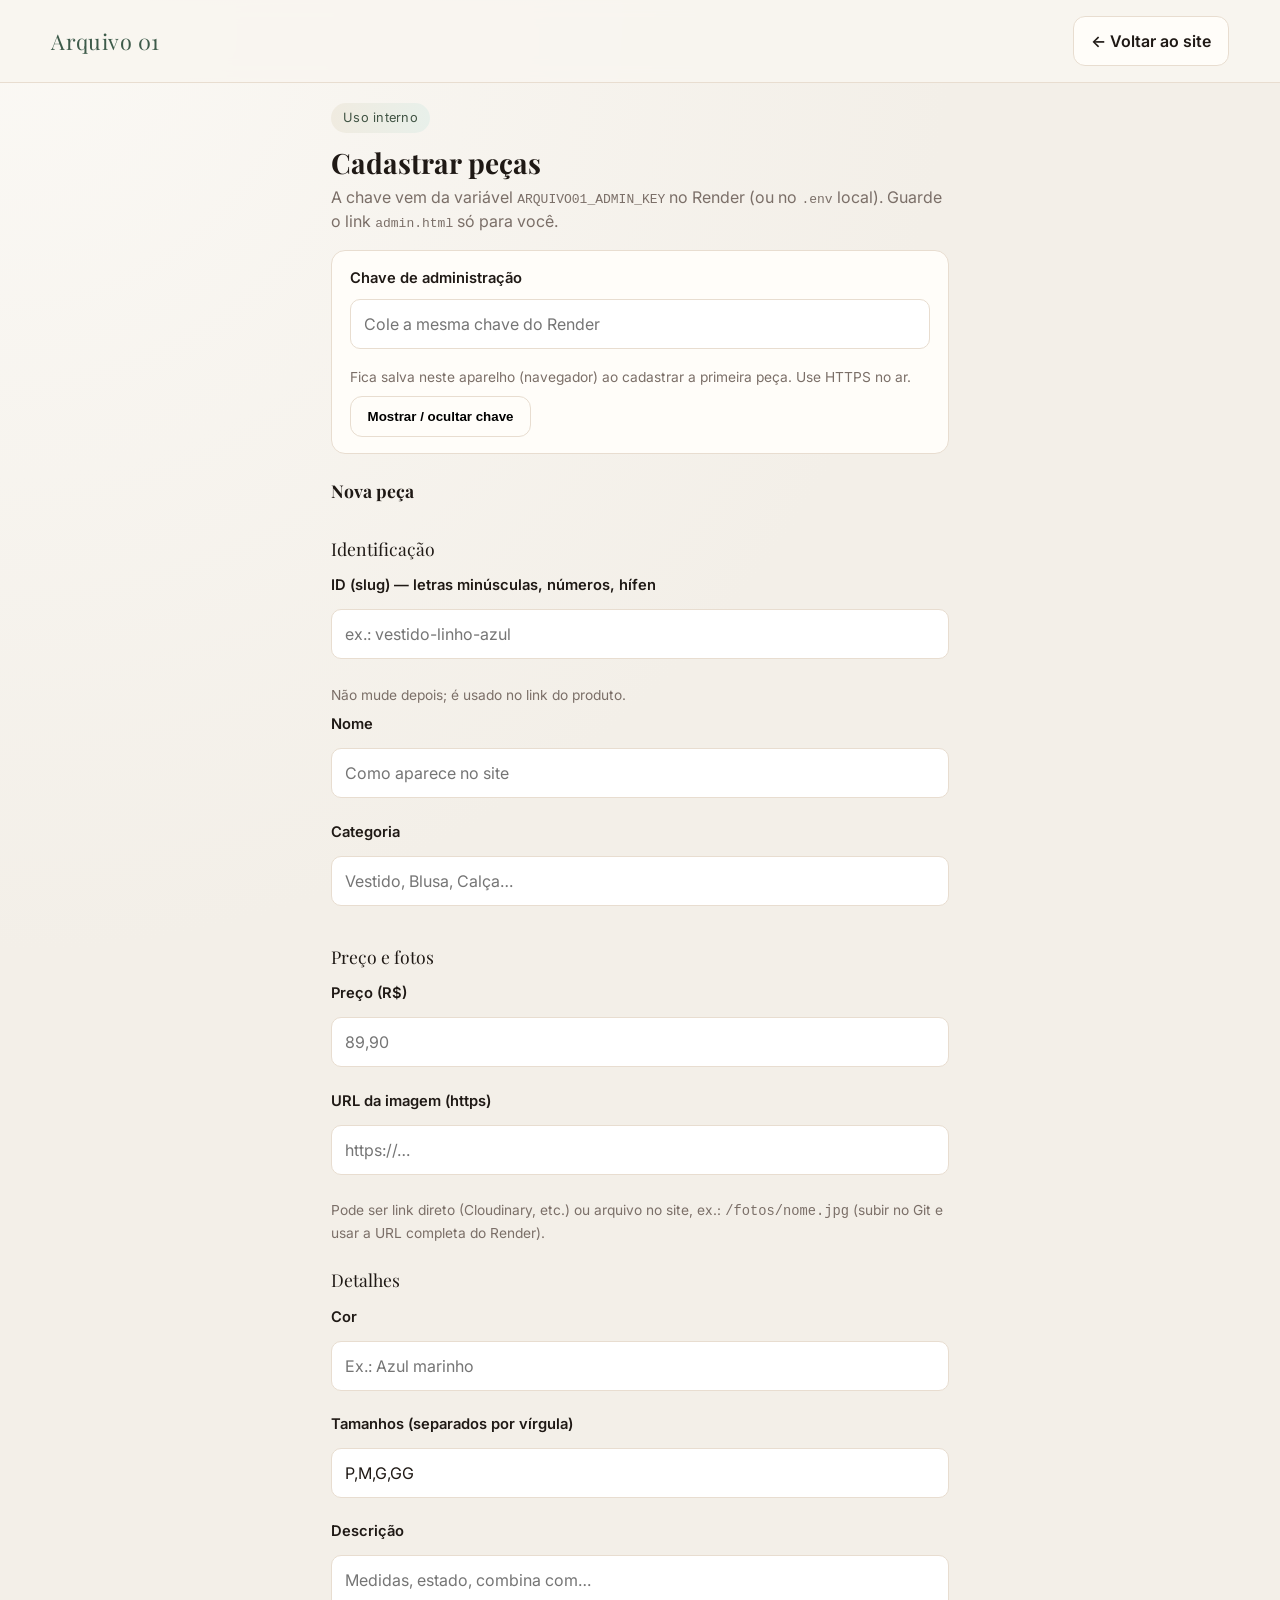
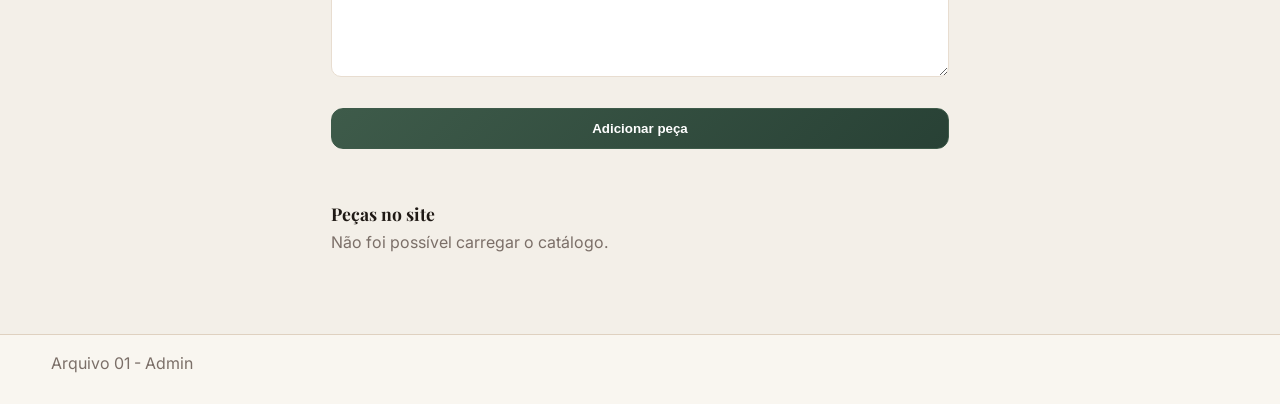
==== admin.html @ 664bb0b7 "bugs adsjutments" ====
<!DOCTYPE html>
<html lang="pt-BR">
  <head>
    <meta charset="UTF-8" />
    <meta name="viewport" content="width=device-width, initial-scale=1.0" />
    <meta name="robots" content="noindex, nofollow" />
    <title>Admin — Peças | Arquivo 01</title>
    <link rel="stylesheet" href="styles.css" />
    <style>
      .admin-wrap {
        max-width: 720px;
        margin: 0 auto;
        padding: 1.25rem 4vw 3rem;
      }
      .admin-wrap h1 {
        font-family: "Playfair Display", Georgia, serif;
        font-size: 1.75rem;
        margin-bottom: 0.35rem;
      }
      .admin-keybox {
        margin: 1rem 0 1.5rem;
        padding: 1rem 1.1rem;
        background: var(--card);
        border: 1px solid var(--line);
        border-radius: 14px;
      }
      .admin-keybox label {
        display: block;
        margin-bottom: 0.35rem;
      }
      .admin-keybox input[type="password"],
      .admin-keybox input[type="text"] {
        width: 100%;
        max-width: 100%;
      }
      .admin-form {
        display: grid;
        gap: 0.5rem;
        margin-top: 1rem;
      }
      .admin-form .sub {
        font-family: "Playfair Display", Georgia, serif;
        font-size: 1.1rem;
        margin: 1rem 0 0.25rem;
        grid-column: 1 / -1;
      }
      .admin-table-wrap {
        margin-top: 2rem;
        overflow-x: auto;
      }
      .admin-table {
        width: 100%;
        border-collapse: collapse;
        font-size: 0.88rem;
      }
      .admin-table th,
      .admin-table td {
        text-align: left;
        padding: 0.45rem 0.35rem;
        border-bottom: 1px solid var(--line);
        vertical-align: top;
      }
      .admin-table code {
        font-size: 0.8rem;
        word-break: break-all;
      }
      .admin-msg {
        margin-top: 0.75rem;
        font-size: 0.92rem;
      }
      .admin-msg--ok {
        color: var(--accent);
        font-weight: 600;
      }
      .admin-msg--err {
        color: #9a3d3d;
      }
      .admin-hint {
        font-size: 0.86rem;
        color: var(--muted);
        margin-top: 0.2rem;
      }
    </style>
  </head>
  <body>
    <header class="topo">
      <a href="index.html" class="brand">Arquivo 01</a>
      <a class="btn" href="index.html" style="margin-left: auto">← Voltar ao site</a>
    </header>

    <main class="admin-wrap">
      <p class="tag">Uso interno</p>
      <h1>Cadastrar peças</h1>
      <p class="texto-suporte">
        A chave vem da variável <code>ARQUIVO01_ADMIN_KEY</code> no Render (ou no <code>.env</code> local). Guarde o link
        <code>admin.html</code> só para você.
      </p>
      <p class="texto-suporte" id="admin-aviso-servidor" style="display: none; color: #9a3d3d">
        O servidor ainda não tem <code>ARQUIVO01_ADMIN_KEY</code> — defina no painel e faça deploy de novo.
      </p>

      <div class="admin-keybox">
        <label for="admin-chave">Chave de administração</label>
        <input id="admin-chave" type="password" autocomplete="current-password" placeholder="Cole a mesma chave do Render" />
        <p class="admin-hint">Fica salva neste aparelho (navegador) ao cadastrar a primeira peça. Use HTTPS no ar.</p>
        <button type="button" class="btn" id="admin-mostrar-chave" style="margin-top: 0.5rem">Mostrar / ocultar chave</button>
      </div>

      <h2 class="subtitulo-form" style="margin-top: 0">Nova peça</h2>
      <form class="form-grid admin-form" id="form-nova-peca">
        <span class="sub">Identificação</span>
        <label for="peca-id">ID (slug) — letras minúsculas, números, hífen</label>
        <input id="peca-id" required placeholder="ex.: vestido-linho-azul" pattern="[a-z0-9]+(-[a-z0-9]+)*" />
        <p class="admin-hint">Não mude depois; é usado no link do produto.</p>

        <label for="peca-nome">Nome</label>
        <input id="peca-nome" required placeholder="Como aparece no site" />

        <label for="peca-categoria">Categoria</label>
        <input id="peca-categoria" required placeholder="Vestido, Blusa, Calça…" list="cats-admin" />
        <datalist id="cats-admin">
          <option value="Vestido"></option>
          <option value="Blusa"></option>
          <option value="Calça"></option>
          <option value="Blazer"></option>
          <option value="Suéter"></option>
          <option value="Acessório"></option>
        </datalist>

        <span class="sub">Preço e fotos</span>
        <label for="peca-preco">Preço (R$)</label>
        <input id="peca-preco" inputmode="decimal" required placeholder="89,90" />

        <label for="peca-url">URL da imagem (https)</label>
        <input id="peca-url" type="url" required placeholder="https://…" />
        <p class="admin-hint">Pode ser link direto (Cloudinary, etc.) ou arquivo no site, ex.: <code>/fotos/nome.jpg</code> (subir no Git e usar a URL completa do Render).</p>

        <span class="sub">Detalhes</span>
        <label for="peca-cor">Cor</label>
        <input id="peca-cor" placeholder="Ex.: Azul marinho" />

        <label for="peca-tams">Tamanhos (separados por vírgula)</label>
        <input id="peca-tams" placeholder="P, M, G, GG ou 36, 38, 40" value="P,M,G,GG" />

        <label for="peca-desc">Descrição</label>
        <textarea id="peca-desc" rows="4" placeholder="Medidas, estado, combina com…"></textarea>

        <button type="submit" class="btn btn-principal" style="margin-top: 0.5rem; grid-column: 1 / -1">Adicionar peça</button>
        <p class="admin-msg" id="admin-form-msg" style="grid-column: 1 / -1" aria-live="polite"></p>
      </form>

      <h2 class="subtitulo-form" style="margin-top: 2rem">Peças no site</h2>
      <p class="texto-suporte" id="admin-lista-vazia" style="display: none">Nenhuma peça ainda (ou ainda carregando).</p>
      <div class="admin-table-wrap">
        <table class="admin-table" id="admin-tabela" hidden>
          <thead>
            <tr>
              <th>ID</th>
              <th>Nome</th>
              <th>Preço</th>
              <th></th>
            </tr>
          </thead>
          <tbody id="admin-tbody"></tbody>
        </table>
      </div>
    </main>

    <footer>
      <p>Arquivo 01 - Admin</p>
    </footer>

    <script>
      const SK = "arquivo01:adminKey";

      function precoParaCentavos(str) {
        const t = (str || "")
          .replace("R$", "")
          .replace(/\s/g, "")
          .replace(/\./g, "")
          .replace(",", ".")
          .trim();
        const n = parseFloat(t);
        if (Number.isNaN(n) || n < 0) return null;
        return Math.round(n * 100);
      }

      function getKey() {
        const el = document.getElementById("admin-chave");
        return (el && el.value) || sessionStorage.getItem(SK) || "";
      }

      function setMsgForm(text, isErr) {
        const p = document.getElementById("admin-form-msg");
        if (!p) return;
        p.textContent = text || "";
        p.className = "admin-msg " + (isErr ? "admin-msg--err" : "admin-msg--ok");
      }

      function api(path, options) {
        const k = getKey();
        return fetch(path, {
          ...options,
          headers: {
            "Content-Type": "application/json",
            "X-Admin-Key": k,
            ...(options && options.headers),
          },
          credentials: "include",
        }).then((r) =>
          r.json().then((d) => {
            if (!r.ok) throw new Error(d.error || "Erro na requisição.");
            return d;
          })
        );
      }

      function apiPublic(path) {
        return fetch(path, { credentials: "include" }).then((r) => {
          if (!r.ok) return r.json().then((d) => Promise.reject(new Error(d.error || "Erro.")));
          return r.json();
        });
      }

      function carregarLista() {
        const tb = document.getElementById("admin-tbody");
        const table = document.getElementById("admin-tabela");
        const vazio = document.getElementById("admin-lista-vazia");
        if (!tb) return;
        apiPublic("/api/products")
          .then((d) => {
            const prods = d.products || [];
            tb.innerHTML = "";
            if (!prods.length) {
              vazio.style.display = "block";
              table.hidden = true;
              return;
            }
            vazio.style.display = "none";
            table.hidden = false;
            prods.forEach((p) => {
              const tr = document.createElement("tr");
              tr.innerHTML =
                "<td><code>" +
                p.id +
                "</code></td><td>" +
                (p.nome || "").replace(/</g, "&lt;") +
                "</td><td>" +
                (p.preco || "") +
                "</td><td><button type=\"button\" class=\"btn\" data-del=\"" +
                p.id +
                "\">Excluir</button></td>";
              tb.appendChild(tr);
            });
            tb.querySelectorAll("[data-del]").forEach((btn) => {
              btn.addEventListener("click", () => {
                const id = btn.getAttribute("data-del");
                if (!id || !confirm("Remover a peça \"" + id + "\" do site?")) return;
                if (!getKey().trim()) {
                  alert("Preencha a chave de administração acima.");
                  return;
                }
                api("/api/admin/products/" + encodeURIComponent(id), { method: "DELETE" })
                  .then(() => {
                    carregarLista();
                    setMsgForm("Peça removida.", false);
                  })
                  .catch((e) => alert(e.message));
              });
            });
          })
          .catch(() => {
            vazio.textContent = "Não foi possível carregar o catálogo.";
            vazio.style.display = "block";
          });
      }

      document.getElementById("admin-mostrar-chave")?.addEventListener("click", () => {
        const el = document.getElementById("admin-chave");
        if (el) el.type = el.type === "password" ? "text" : "password";
      });

      document.getElementById("form-nova-peca")?.addEventListener("submit", (e) => {
        e.preventDefault();
        setMsgForm("", false);
        const k = getKey();
        if (!k.trim()) {
          setMsgForm("Cole a chave de administração (a mesma do Render).", true);
          return;
        }
        const id = (document.getElementById("peca-id").value || "").trim().toLowerCase();
        const precoC = precoParaCentavos(document.getElementById("peca-preco").value);
        if (precoC == null || precoC <= 0) {
          setMsgForm("Preço inválido. Use ex.: 89,90", true);
          return;
        }
        const imageUrl = (document.getElementById("peca-url").value || "").trim();
        if (!/^https?:\/\//i.test(imageUrl) && !imageUrl.startsWith("/")) {
          setMsgForm("A imagem precisa de URL completa (https://...) ou caminho a partir da raiz (/fotos/... com domínio no ar).", true);
          return;
        }
        const absUrl = imageUrl.startsWith("/") ? window.location.origin + imageUrl : imageUrl;
        const body = {
          id,
          name: (document.getElementById("peca-nome").value || "").trim(),
          category: (document.getElementById("peca-categoria").value || "").trim(),
          image_url: absUrl,
          color: (document.getElementById("peca-cor").value || "").trim() || "—",
          sizes: (document.getElementById("peca-tams").value || "P,M,G,GG").trim(),
          description: (document.getElementById("peca-desc").value || "").trim(),
          price_cents: precoC,
        };
        sessionStorage.setItem(SK, k);
        api("/api/admin/products", { method: "POST", body: JSON.stringify(body) })
          .then(() => {
            setMsgForm("Peça adicionada. Já aparece no catálogo.");
            e.target.reset();
            document.getElementById("peca-tams").value = "P,M,G,GG";
            carregarLista();
          })
          .catch((err) => setMsgForm(err.message || "Erro", true));
      });

      const ch = document.getElementById("admin-chave");
      if (ch) {
        ch.value = sessionStorage.getItem(SK) || "";
        ch.addEventListener("change", () => sessionStorage.setItem(SK, ch.value));
      }

      fetch("/api/admin/status")
        .then((r) => r.json())
        .then((d) => {
          if (d && d.admin_configured === false) {
            const x = document.getElementById("admin-aviso-servidor");
            if (x) x.style.display = "block";
          }
        })
        .catch(() => {});

      carregarLista();
    </script>
  </body>
</html>
---- styles.css ----
@import url("https://fonts.googleapis.com/css2?family=Inter:wght@400;500;600;700&family=Playfair+Display:wght@500;600;700&display=swap");

:root {
  --bg: #f3efe8;
  --bg-soft: #f9f6f0;
  --card: #fffdf9;
  --ink: #1f1915;
  --muted: #7b6f68;
  --line: #e8ddd0;
  --accent: #3e5b4a;
  --accent-2: #a06a4b;
  --accent-soft: #e5efe8;
  --glow: rgba(160, 106, 75, 0.18);
  --shadow: 0 20px 48px rgba(53, 35, 24, 0.08);
}

* {
  box-sizing: border-box;
  margin: 0;
  padding: 0;
}

body {
  font-family: "Inter", "Helvetica Neue", Arial, sans-serif;
  background: radial-gradient(circle at 0% 0%, #fbf9f5, var(--bg) 40%);
  color: var(--ink);
  line-height: 1.5;
}

a {
  color: inherit;
  text-decoration: none;
}

.topo {
  position: sticky;
  top: 0;
  z-index: 2;
  background: rgba(249, 246, 240, 0.9);
  backdrop-filter: blur(10px);
  border-bottom: 1px solid var(--line);
  padding: 1rem 4vw;
  display: flex;
  justify-content: space-between;
  align-items: center;
  gap: 1rem;
}

.topo-carrinho {
  display: inline-flex;
  align-items: center;
  gap: 0.3rem;
  margin-left: auto;
  margin-right: 0.15rem;
  padding: 0.35rem 0.5rem;
  border-radius: 10px;
  border: 1px solid var(--line);
  background: var(--card);
  font-size: 0.85rem;
  font-weight: 600;
  color: var(--ink);
  transition: box-shadow 0.2s ease, border-color 0.2s ease;
}

.topo-carrinho:hover {
  border-color: #d7c7b8;
  box-shadow: 0 6px 16px rgba(54, 35, 20, 0.08);
}

.topo-carrinho__ico {
  display: flex;
  width: 1.35rem;
  height: 1.35rem;
  color: var(--accent);
}

.topo-carrinho__ico svg {
  width: 100%;
  height: 100%;
  display: block;
}

.contador-menu--vazio {
  opacity: 0.45;
}

a.brand,
.brand {
  font-family: "Playfair Display", Georgia, serif;
  font-size: 1.35rem;
  letter-spacing: 0.02em;
  color: var(--accent);
}

a.brand {
  text-decoration: none;
}

a.brand:hover {
  color: #2d4a3a;
}

/* Links ficam no painel lateral (clonado); o nav no header só serve de fonte p/ o JS */
.topo .nav-principal {
  display: none;
}

.topo .nav-principal a {
  color: var(--muted);
  font-size: 0.95rem;
  position: relative;
  transition: color 0.2s ease;
  display: inline-flex;
  align-items: center;
  gap: 0.35rem;
}

.topo .nav-principal a::after {
  content: "";
  position: absolute;
  left: 0;
  bottom: -6px;
  width: 0;
  height: 2px;
  background: linear-gradient(90deg, var(--accent), var(--accent-2));
  transition: width 0.2s ease;
}

.topo .nav-principal a:hover::after,
.topo .nav-principal a.active::after {
  width: 100%;
}

.topo .nav-principal a.active {
  color: var(--ink);
  font-weight: 600;
}

/* Navegação principal: só pelo menu hambúrguer + gaveta (todas as larguras) */
.btn-menu {
  display: inline-flex;
  flex-shrink: 0;
  align-items: center;
  justify-content: center;
  width: 2.5rem;
  height: 2.5rem;
  padding: 0;
  border: 1px solid var(--line);
  border-radius: 10px;
  background: var(--card);
  color: var(--ink);
  cursor: pointer;
  transition: background 0.2s ease, box-shadow 0.2s ease;
}

.btn-menu:hover {
  background: #fff;
  box-shadow: 0 4px 14px rgba(61, 43, 31, 0.1);
}

.btn-menu__bars {
  display: block;
  width: 1.15rem;
  height: 0.1rem;
  background: var(--accent);
  position: relative;
  border-radius: 1px;
}

.btn-menu__bars::before,
.btn-menu__bars::after {
  content: "";
  position: absolute;
  left: 0;
  width: 100%;
  height: 0.1rem;
  background: var(--accent);
  border-radius: 1px;
}

.btn-menu__bars::before {
  top: -0.3rem;
}

.btn-menu__bars::after {
  top: 0.3rem;
}

.drawer {
  position: fixed;
  inset: 0;
  z-index: 3000;
  display: flex;
  justify-content: flex-end;
}

.drawer[hidden] {
  display: none !important;
}

.drawer__backdrop {
  position: absolute;
  inset: 0;
  background: rgba(28, 22, 18, 0.45);
  cursor: pointer;
}

.drawer__panel {
  position: relative;
  z-index: 1;
  width: min(90vw, 20rem);
  max-width: 100%;
  height: 100%;
  background: var(--card);
  border-left: 1px solid var(--line);
  box-shadow: -12px 0 40px rgba(53, 35, 24, 0.12);
  display: flex;
  flex-direction: column;
  animation: drawer-in 0.25s ease-out;
}

@keyframes drawer-in {
  from {
    transform: translateX(100%);
  }
  to {
    transform: translateX(0);
  }
}

.drawer__head {
  display: flex;
  align-items: center;
  justify-content: space-between;
  padding: 0.9rem 1rem;
  border-bottom: 1px solid var(--line);
  flex-shrink: 0;
}

.drawer__brand {
  font-family: "Playfair Display", Georgia, serif;
  font-size: 1.1rem;
  color: var(--accent);
  text-decoration: none;
}

.drawer__close {
  width: 2.25rem;
  height: 2.25rem;
  border: none;
  border-radius: 50%;
  background: var(--bg-soft);
  font-size: 1.4rem;
  line-height: 1;
  cursor: pointer;
  color: var(--ink);
}

.drawer__body {
  flex: 1;
  overflow-y: auto;
  padding: 0.5rem 1rem 1.5rem;
}

.nav-principal--drawer {
  display: flex;
  flex-direction: column;
  flex-wrap: nowrap;
  gap: 0;
  align-items: stretch;
}

.nav-principal--drawer a {
  color: var(--ink);
  font-size: 0.98rem;
  font-weight: 500;
  padding: 0.7rem 0;
  border-bottom: 1px solid var(--line);
  display: flex;
  align-items: center;
  gap: 0.4rem;
}

.nav-principal--drawer a::after {
  display: none;
}

.nav-principal--drawer a.active {
  color: var(--accent);
  font-weight: 600;
}

body.drawer-open {
  overflow: hidden;
}

.contador-menu {
  min-width: 1.15rem;
  height: 1.15rem;
  border-radius: 999px;
  display: inline-flex;
  align-items: center;
  justify-content: center;
  font-size: 0.72rem;
  font-weight: 700;
  color: #fff;
  background: linear-gradient(135deg, #8a4a56, #6e2f3d);
  padding: 0 0.25rem;
}

main {
  width: min(1180px, 92vw);
  margin: 2rem auto 4rem;
}

.hero {
  background: var(--card);
  border: 1px solid var(--line);
  border-radius: 26px;
  display: grid;
  grid-template-columns: 1.1fr 1fr;
  gap: 2rem;
  padding: 2rem;
  align-items: center;
  box-shadow: var(--shadow);
  position: relative;
  overflow: hidden;
}

.hero::before {
  content: "";
  position: absolute;
  width: 260px;
  height: 260px;
  right: -90px;
  top: -120px;
  border-radius: 50%;
  background: radial-gradient(circle, var(--glow), transparent 72%);
}

.hero img {
  width: 100%;
  height: 520px;
  object-fit: cover;
  border-radius: 18px;
  box-shadow: 0 16px 30px rgba(53, 35, 24, 0.14);
}

.tag {
  display: inline-block;
  font-size: 0.8rem;
  background: linear-gradient(90deg, #f0ebe0, #e8f0ea);
  color: #415444;
  padding: 0.33rem 0.75rem;
  border-radius: 999px;
  margin-bottom: 0.9rem;
  letter-spacing: 0.02em;
}

h1 {
  font-family: "Playfair Display", Georgia, serif;
  font-size: clamp(1.8rem, 3.5vw, 3rem);
  margin-bottom: 0.9rem;
  line-height: 1.15;
}

h2 {
  font-family: "Playfair Display", Georgia, serif;
  font-size: clamp(1.5rem, 2.3vw, 2.1rem);
  margin: 2rem 0 1rem;
}

.hero-actions {
  display: flex;
  gap: 0.8rem;
  margin-top: 1.2rem;
}

.btn {
  border: 1px solid var(--line);
  padding: 0.75rem 1.05rem;
  border-radius: 12px;
  font-weight: 600;
  background: var(--card);
  cursor: pointer;
  transition: transform 0.2s ease, box-shadow 0.2s ease, border-color 0.2s ease;
}

.btn:hover {
  transform: translateY(-2px);
  border-color: #d7c7b8;
  box-shadow: 0 10px 24px rgba(54, 35, 20, 0.09);
}

.btn-principal {
  background: linear-gradient(135deg, var(--accent), #284135);
  color: #fff;
  border-color: var(--accent);
}

.grid-produtos {
  display: grid;
  grid-template-columns: repeat(auto-fill, minmax(210px, 1fr));
  gap: 1rem;
}

.card {
  border: 1px solid var(--line);
  background: var(--card);
  border-radius: 16px;
  overflow: hidden;
  box-shadow: 0 10px 26px rgba(61, 43, 31, 0.06);
  transition: transform 0.24s ease, box-shadow 0.24s ease;
}

.card:hover {
  transform: translateY(-4px);
  box-shadow: 0 20px 34px rgba(61, 43, 31, 0.12);
}

.card img {
  width: 100%;
  height: 250px;
  object-fit: cover;
  filter: saturate(0.95) contrast(1.05);
}

.card-info {
  padding: 0.8rem;
  display: grid;
  gap: 0.35rem;
}

.card-info p {
  color: var(--muted);
  font-size: 0.9rem;
}

.card-info strong {
  color: var(--accent-2);
}

.card-img-link {
  display: block;
  line-height: 0;
  overflow: hidden;
  border-radius: 12px 12px 0 0;
}

.card-img-link img {
  width: 100%;
  display: block;
  transition: transform 0.25s ease;
}

.card-img-link:hover img {
  transform: scale(1.02);
}

.link-invisivel {
  color: inherit;
  text-decoration: none;
}

.link-invisivel:hover {
  text-decoration: underline;
}

.card-acoes {
  display: flex;
  flex-wrap: wrap;
  gap: 0.4rem;
  margin-top: 0.2rem;
}

.subnav-categorias {
  display: flex;
  flex-wrap: wrap;
  gap: 0.5rem 1rem;
  margin: 0 0 0.5rem;
  font-size: 0.9rem;
}

.subnav-categorias a {
  color: var(--accent);
  font-weight: 500;
  text-decoration: none;
  border-bottom: 1px solid transparent;
}

.subnav-categorias a:hover {
  border-bottom-color: var(--accent-2);
}

.filtros-avancados {
  display: grid;
  grid-template-columns: repeat(auto-fill, minmax(140px, 1fr));
  gap: 0.5rem 0.8rem;
  align-items: end;
  margin-bottom: 1.5rem;
  padding: 1rem;
  border: 1px solid var(--line);
  border-radius: 14px;
  background: var(--card);
}

.filtros-avancados label {
  font-size: 0.82rem;
  margin: 0;
}

.filtros-avancados input,
.filtros-avancados select {
  margin-bottom: 0;
  margin-top: 0.2rem;
}

.form-linha-senha {
  width: 100%;
}

.campo-senha-com-icone {
  width: 100%;
}

.campo-senha-com-icone label {
  display: block;
}

.campo-senha-wrap {
  position: relative;
  width: 100%;
  margin-top: 0.2rem;
  margin-bottom: 0.9rem;
}

.campo-senha-wrap input {
  width: 100%;
  margin-top: 0;
  margin-bottom: 0;
  padding-right: 2.75rem;
  box-sizing: border-box;
}

.btn-toggle-senha-olho {
  position: absolute;
  right: 0.4rem;
  top: 50%;
  transform: translateY(-50%);
  display: inline-flex;
  align-items: center;
  justify-content: center;
  width: 2.35rem;
  height: 2.35rem;
  padding: 0;
  border: none;
  background: transparent;
  color: var(--muted);
  cursor: pointer;
  border-radius: 8px;
  transition: color 0.15s ease, background 0.15s ease;
}

.btn-toggle-senha-olho:hover {
  color: var(--ink);
  background: rgba(62, 91, 74, 0.08);
}

.btn-toggle-senha-olho:focus-visible {
  outline: 2px solid var(--accent);
  outline-offset: 1px;
}

.btn-toggle-senha-olho .eh-olho-riscado[hidden],
.btn-toggle-senha-olho .eh-olho-aberto[hidden] {
  display: none;
}

.btn-toggle-senha-olho svg {
  flex-shrink: 0;
  pointer-events: none;
}

.form-linha-cep {
  display: grid;
  grid-template-columns: 1fr auto;
  gap: 0.5rem;
  align-items: stretch;
}
.form-linha-cep input {
  margin-top: 0;
  margin-bottom: 0;
  min-height: 2.75rem;
  align-self: stretch;
}
.form-linha-cep .btn {
  margin: 0;
  min-height: 2.75rem;
  display: inline-flex;
  align-items: center;
  justify-content: center;
  align-self: stretch;
  white-space: nowrap;
  padding: 0.5rem 1rem;
}

.opcoes-frete {
  display: flex;
  flex-direction: column;
  gap: 0.4rem;
  margin: 0.35rem 0 0.6rem;
  padding: 0.5rem 0.65rem;
  border: 1px solid var(--line);
  border-radius: 12px;
  background: var(--bg-soft);
}

.opcoes-frete__linha {
  display: flex;
  align-items: flex-start;
  gap: 0.5rem;
  font-size: 0.9rem;
  line-height: 1.4;
  cursor: pointer;
}

.opcoes-frete__linha input {
  width: auto;
  margin: 0.2rem 0 0;
}

.opcoes-frete__texto {
  flex: 1;
  color: var(--ink);
}


.form-duas-colunas {
  display: grid;
  grid-template-columns: 1fr 1fr;
  gap: 0.6rem;
  grid-column: 1 / -1;
}

.subtitulo-form {
  font-family: "Playfair Display", Georgia, serif;
  font-size: 1.1rem;
  margin: 0.4rem 0 0.2rem;
  grid-column: 1 / -1;
}

.botao-favorito {
  margin-top: 0.35rem;
  width: 100%;
}

.produto-info #btn-favorito-produto {
  margin-bottom: 0.7rem;
}

.toast-carrinho {
  position: fixed;
  z-index: 5000;
  right: 1rem;
  bottom: 1rem;
  max-width: min(100vw - 2rem, 320px);
  padding: 1rem 1.1rem;
  background: var(--card);
  border: 1px solid var(--line);
  border-radius: 14px;
  box-shadow: var(--shadow);
}

.toast-carrinho p {
  margin: 0 0 0.75rem;
  font-weight: 600;
  color: var(--ink);
}

.toast-carrinho__acoes {
  display: flex;
  flex-wrap: wrap;
  gap: 0.5rem;
}

.toast-carrinho__btn {
  flex: 1;
  min-width: 7rem;
  justify-content: center;
  text-align: center;
  font-size: 0.9rem;
  padding: 0.55rem 0.75rem;
}

.favorito-ativo {
  background: linear-gradient(135deg, #8a4a56, #6e2f3d);
  color: #fff;
  border-color: #6e2f3d;
}

.catalogo-header {
  margin-bottom: 1rem;
}

.filtros {
  display: flex;
  flex-wrap: wrap;
  gap: 0.6rem;
  margin-bottom: 1.4rem;
}

.filtro {
  border: 1px solid var(--line);
  background: var(--card);
  padding: 0.45rem 0.9rem;
  border-radius: 999px;
  cursor: pointer;
  transition: all 0.2s ease;
}

.filtro:hover {
  border-color: #d4c2af;
  color: var(--accent);
}

.filtro.ativo {
  background: linear-gradient(90deg, #e2ede5, #f0e8dc);
  border-color: #d6ded2;
  color: #2f4a3b;
}

.produto-layout {
  display: grid;
  grid-template-columns: 1.3fr 1fr;
  gap: 1.3rem;
}

.produto-galeria {
  display: grid;
  grid-template-columns: repeat(2, 1fr);
  gap: 0.8rem;
}

.produto-galeria img:first-child {
  grid-column: span 2;
}

.produto-galeria img {
  width: 100%;
  height: 270px;
  object-fit: cover;
  border-radius: 12px;
  border: 1px solid var(--line);
  cursor: zoom-in;
  transition: box-shadow 0.2s ease, transform 0.2s ease;
}

.produto-galeria img:hover {
  box-shadow: 0 10px 24px rgba(61, 43, 31, 0.12);
}

/* Lightbox detalhe do produto */
body.lightbox-open {
  overflow: hidden;
}

.lightbox {
  position: fixed;
  inset: 0;
  z-index: 4000;
  display: flex;
  align-items: center;
  justify-content: center;
  padding: 1rem;
}

.lightbox[hidden] {
  display: none;
}

.lightbox-backdrop {
  position: absolute;
  inset: 0;
  z-index: 0;
  background: rgba(28, 22, 18, 0.88);
  cursor: pointer;
}

.lightbox-dialog {
  position: relative;
  z-index: 1;
  max-width: min(96vw, 960px);
  max-height: 92vh;
  width: 100%;
  display: flex;
  align-items: center;
  justify-content: center;
  gap: 0.5rem;
  padding: 2.5rem 0.25rem 2rem;
}

.lightbox-stage {
  position: relative;
  flex: 1;
  min-height: 0;
  max-height: 80vh;
  display: flex;
  align-items: center;
  justify-content: center;
  overflow: auto;
  border-radius: 12px;
  background: #1a1410;
}

.lightbox-foto {
  max-width: 100%;
  max-height: 78vh;
  width: auto;
  height: auto;
  object-fit: contain;
  cursor: zoom-in;
  transition: transform 0.25s ease;
}

.lightbox-foto--zoom {
  transform: scale(1.65);
  cursor: zoom-out;
  max-height: none;
  max-width: none;
}

.lightbox-nav {
  position: relative;
  z-index: 2;
  flex-shrink: 0;
  width: 2.5rem;
  height: 2.5rem;
  border: none;
  border-radius: 50%;
  background: var(--card);
  color: var(--ink);
  font-size: 1.75rem;
  line-height: 1;
  cursor: pointer;
  display: flex;
  align-items: center;
  justify-content: center;
  box-shadow: 0 4px 14px rgba(0, 0, 0, 0.2);
}

.lightbox-nav:hover {
  background: #fff;
}

.lightbox-nav[hidden] {
  display: none;
}

.lightbox-close {
  position: absolute;
  top: 0.4rem;
  right: 0.4rem;
  z-index: 2;
  width: 2.25rem;
  height: 2.25rem;
  border: none;
  border-radius: 50%;
  background: var(--card);
  font-size: 1.5rem;
  line-height: 1;
  cursor: pointer;
  color: var(--ink);
  box-shadow: 0 2px 10px rgba(0, 0, 0, 0.15);
}

.lightbox-dica {
  position: absolute;
  bottom: 0;
  left: 0;
  right: 0;
  text-align: center;
  font-size: 0.8rem;
  color: rgba(255, 255, 255, 0.92);
  margin: 0;
  padding: 0.5rem 0.75rem 0.65rem;
  text-shadow: 0 1px 3px #000;
  background: linear-gradient(to top, rgba(0, 0, 0, 0.55), transparent);
  pointer-events: none;
}

.lightbox-dica kbd {
  font: inherit;
  padding: 0.1em 0.35em;
  border-radius: 4px;
  background: rgba(0, 0, 0, 0.35);
}

.produto-info,
.resumo,
.itens-carrinho {
  background: var(--card);
  border: 1px solid var(--line);
  border-radius: 16px;
  padding: 1.25rem;
  box-shadow: 0 12px 28px rgba(61, 43, 31, 0.07);
}

.preco {
  font-size: 1.45rem;
  font-weight: 700;
  margin: 0.7rem 0;
  color: var(--accent-2);
}

.descricao {
  color: var(--muted);
  margin-bottom: 1rem;
}

select {
  width: 100%;
  margin-top: 0.3rem;
  padding: 0.7rem;
  border: 1px solid var(--line);
  border-radius: 10px;
  margin-bottom: 1rem;
  background: #fff;
}

input,
textarea {
  width: 100%;
  margin-top: 0.3rem;
  padding: 0.75rem 0.8rem;
  border: 1px solid var(--line);
  border-radius: 10px;
  margin-bottom: 0.9rem;
  background: #fff;
  color: var(--ink);
  font: inherit;
}

label {
  font-weight: 600;
  font-size: 0.92rem;
}

.pagina-auth {
  max-width: 700px;
}

.painel-form,
.painel {
  background: var(--card);
  border: 1px solid var(--line);
  border-radius: 16px;
  padding: 1.35rem;
  box-shadow: 0 12px 28px rgba(61, 43, 31, 0.07);
}

.painel {
  display: flex;
  flex-direction: column;
  gap: 0.7rem;
  min-height: 255px;
}

.painel h2 {
  font-size: 2rem;
  margin: 0 0 0.3rem;
}

.painel .btn {
  align-self: flex-start;
  margin-top: auto;
}

.form-grid {
  display: grid;
  grid-template-columns: 1fr;
  gap: 0.15rem 0;
  margin-top: 1rem;
}

.texto-suporte {
  color: var(--muted);
}

.texto-suporte a {
  color: var(--accent);
  font-weight: 600;
}

.conta-grid {
  display: grid;
  grid-template-columns: repeat(2, minmax(260px, 1fr));
  gap: 1.15rem;
}

.lista-info {
  list-style: none;
  display: grid;
  gap: 0.35rem;
  color: #2f2925;
}

.lista-info li {
  font-size: 1.02rem;
}

.cupom-box,
.frete-box {
  border: 1px solid var(--line);
  background: linear-gradient(180deg, #fffefb, #fbf8f2);
  border-radius: 12px;
  padding: 0.85rem;
  margin-bottom: 1rem;
}

.cupom-campo,
.frete-campo {
  display: grid;
  grid-template-columns: 1fr auto;
  gap: 0.5rem;
  align-items: stretch;
}

.cupom-campo input,
.frete-campo input {
  margin: 0;
  min-height: 2.75rem;
}

.frete-campo .btn,
.cupom-campo .btn {
  min-height: 2.75rem;
  display: inline-flex;
  align-items: center;
  justify-content: center;
  margin: 0;
  white-space: nowrap;
  padding: 0.5rem 1rem;
}

.cupom-box small,
.frete-box small {
  display: block;
  margin-top: 0.55rem;
  color: var(--muted);
}

.checkout-grid {
  display: grid;
  grid-template-columns: 1.4fr 1fr;
  gap: 1rem;
}

.botao-full {
  width: 100%;
}

.carrinho-layout {
  display: grid;
  grid-template-columns: 1.4fr 1fr;
  gap: 1rem;
}

.item-carrinho {
  display: flex;
  align-items: center;
  gap: 1rem;
  border-bottom: 1px dashed #ddcfbf;
  padding: 0.9rem 0;
}

.item-carrinho img {
  width: 84px;
  height: 84px;
  border-radius: 10px;
  object-fit: cover;
}

.resumo p {
  display: flex;
  justify-content: space-between;
  margin: 0.7rem 0;
}

.resumo .total {
  padding-top: 0.7rem;
  border-top: 1px solid var(--line);
}

footer {
  border-top: 1px solid #dfd1c0;
  padding: 1rem 4vw 2rem;
  color: var(--muted);
  display: flex;
  justify-content: space-between;
  flex-wrap: wrap;
  background: var(--bg-soft);
}

@media (max-width: 900px) {
  .hero,
  .produto-layout,
  .carrinho-layout,
  .checkout-grid,
  .conta-grid {
    grid-template-columns: 1fr;
  }

  .form-duas-colunas {
    grid-template-columns: 1fr;
  }

  .hero img {
    height: 360px;
  }
}
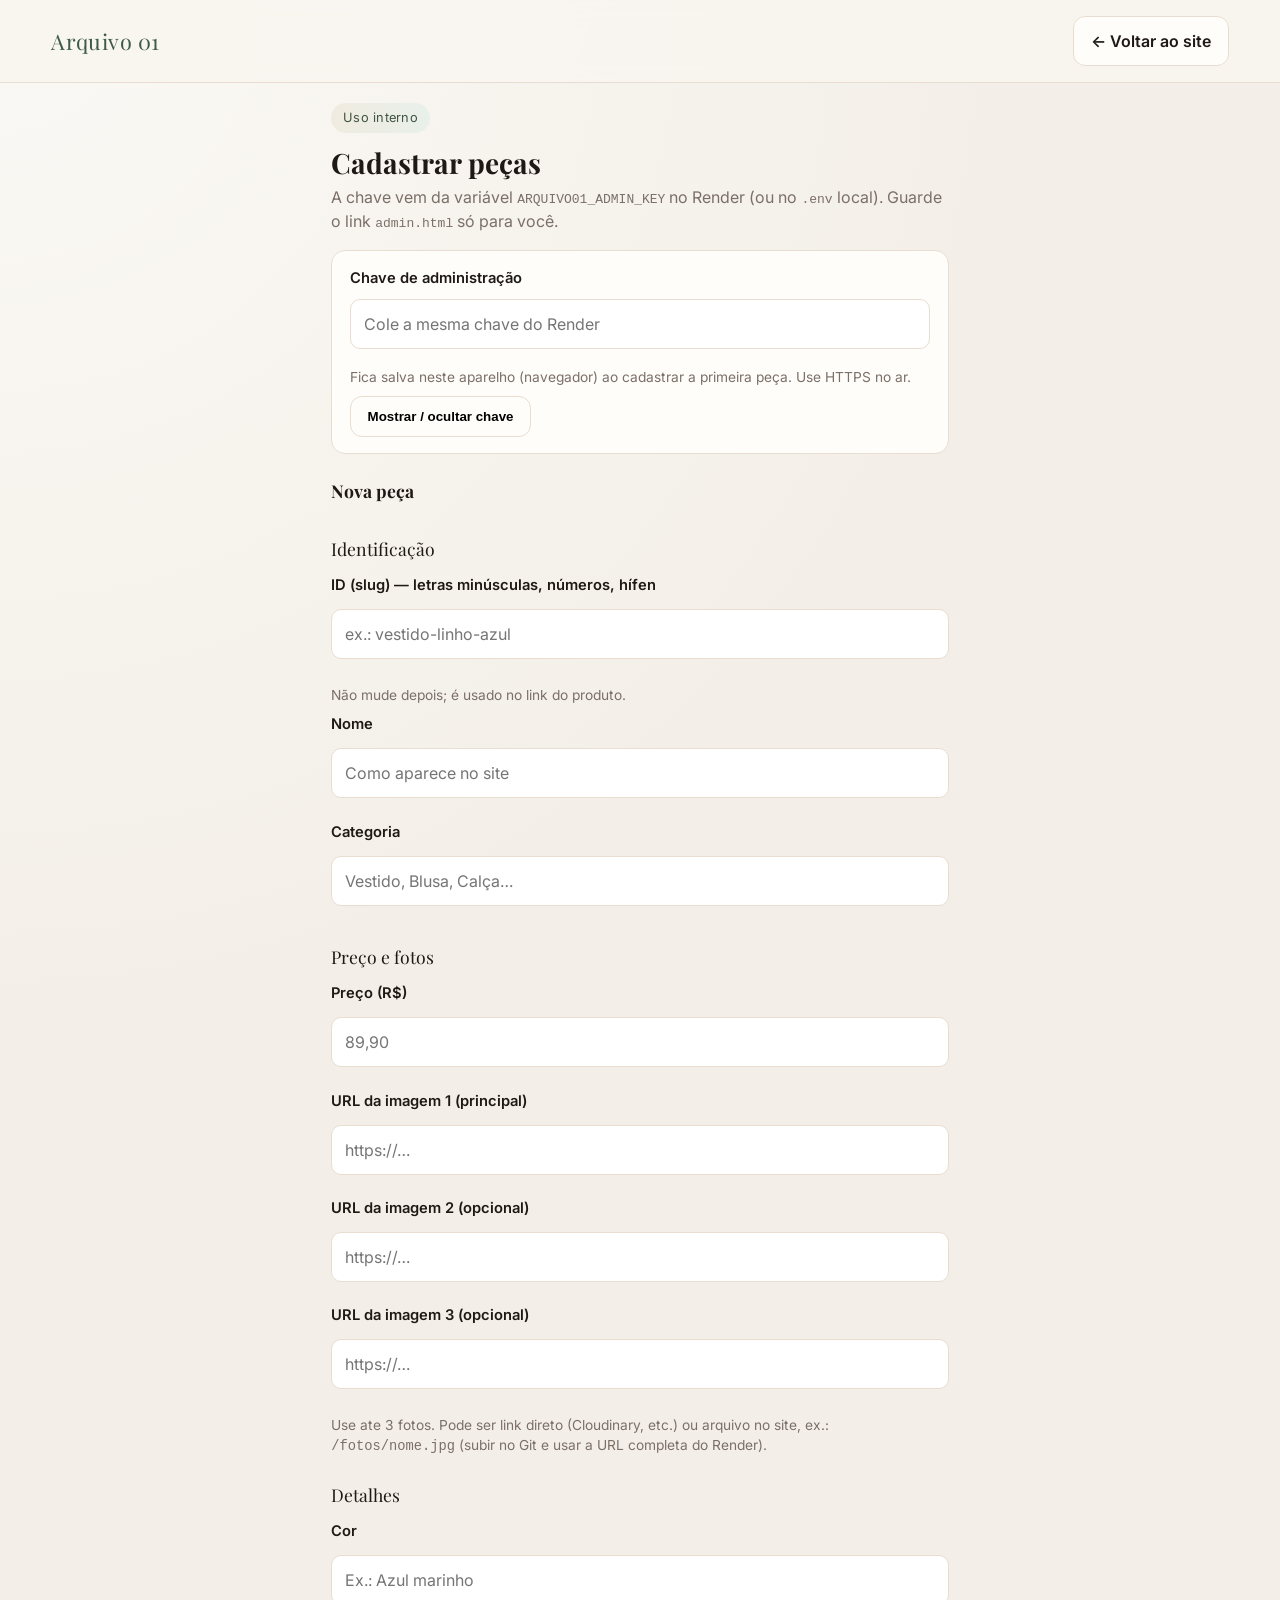
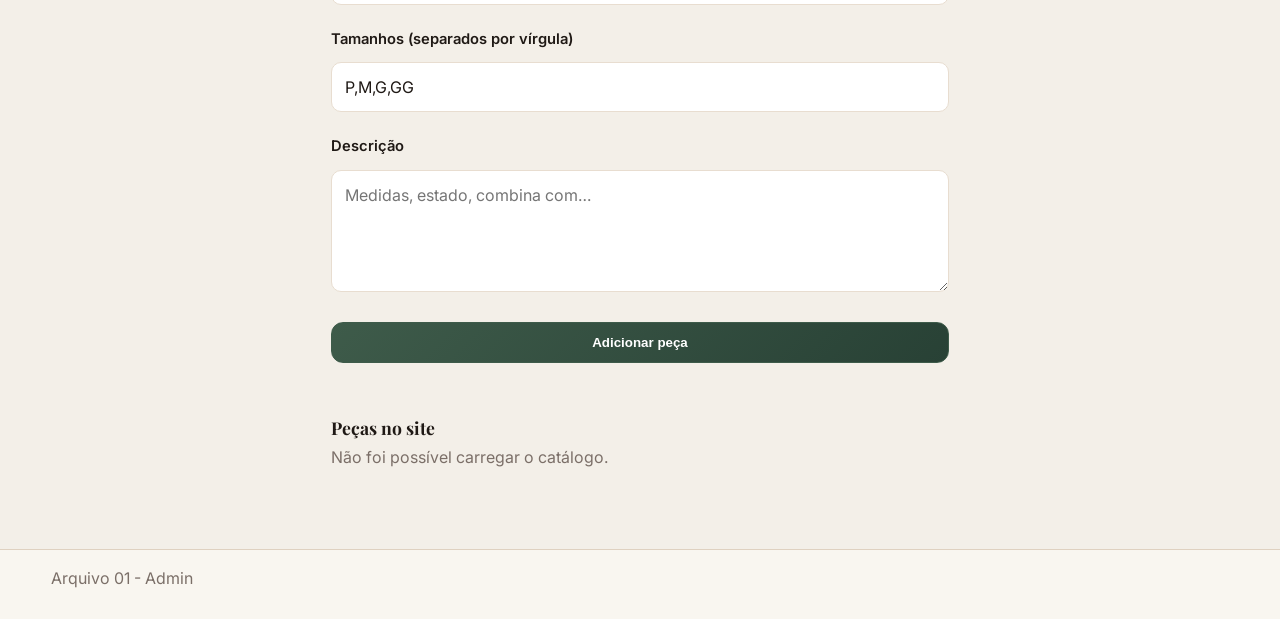
==== commit 351493e5: "admin: support lingerie category and up to 3 product images" ====
--- a/admin.html
+++ b/admin.html
@@ -125,15 +125,20 @@
           <option value="Blazer"></option>
           <option value="Suéter"></option>
           <option value="Acessório"></option>
+          <option value="Lingerie"></option>
         </datalist>
 
         <span class="sub">Preço e fotos</span>
         <label for="peca-preco">Preço (R$)</label>
         <input id="peca-preco" inputmode="decimal" required placeholder="89,90" />
 
-        <label for="peca-url">URL da imagem (https)</label>
+        <label for="peca-url">URL da imagem 1 (principal)</label>
         <input id="peca-url" type="url" required placeholder="https://…" />
-        <p class="admin-hint">Pode ser link direto (Cloudinary, etc.) ou arquivo no site, ex.: <code>/fotos/nome.jpg</code> (subir no Git e usar a URL completa do Render).</p>
+        <label for="peca-url-2">URL da imagem 2 (opcional)</label>
+        <input id="peca-url-2" type="url" placeholder="https://…" />
+        <label for="peca-url-3">URL da imagem 3 (opcional)</label>
+        <input id="peca-url-3" type="url" placeholder="https://…" />
+        <p class="admin-hint">Use ate 3 fotos. Pode ser link direto (Cloudinary, etc.) ou arquivo no site, ex.: <code>/fotos/nome.jpg</code> (subir no Git e usar a URL completa do Render).</p>
 
         <span class="sub">Detalhes</span>
         <label for="peca-cor">Cor</label>
@@ -294,17 +299,28 @@
           setMsgForm("Preço inválido. Use ex.: 89,90", true);
           return;
         }
-        const imageUrl = (document.getElementById("peca-url").value || "").trim();
-        if (!/^https?:\/\//i.test(imageUrl) && !imageUrl.startsWith("/")) {
-          setMsgForm("A imagem precisa de URL completa (https://...) ou caminho a partir da raiz (/fotos/... com domínio no ar).", true);
+        const imageFields = ["peca-url", "peca-url-2", "peca-url-3"];
+        const imageUrls = imageFields
+          .map((fid) => (document.getElementById(fid).value || "").trim())
+          .filter(Boolean)
+          .map((u) => (u.startsWith("/") ? window.location.origin + u : u));
+
+        if (!imageUrls.length) {
+          setMsgForm("Informe ao menos a URL da imagem principal.", true);
           return;
         }
-        const absUrl = imageUrl.startsWith("/") ? window.location.origin + imageUrl : imageUrl;
+        const bad = imageUrls.find((u) => !/^https?:\/\//i.test(u));
+        if (bad) {
+          setMsgForm("Todas as imagens precisam ser URL completa (https://...) ou caminho /fotos/...", true);
+          return;
+        }
+
         const body = {
           id,
           name: (document.getElementById("peca-nome").value || "").trim(),
           category: (document.getElementById("peca-categoria").value || "").trim(),
-          image_url: absUrl,
+          image_url: imageUrls[0],
+          image_urls: imageUrls,
           color: (document.getElementById("peca-cor").value || "").trim() || "—",
           sizes: (document.getElementById("peca-tams").value || "P,M,G,GG").trim(),
           description: (document.getElementById("peca-desc").value || "").trim(),
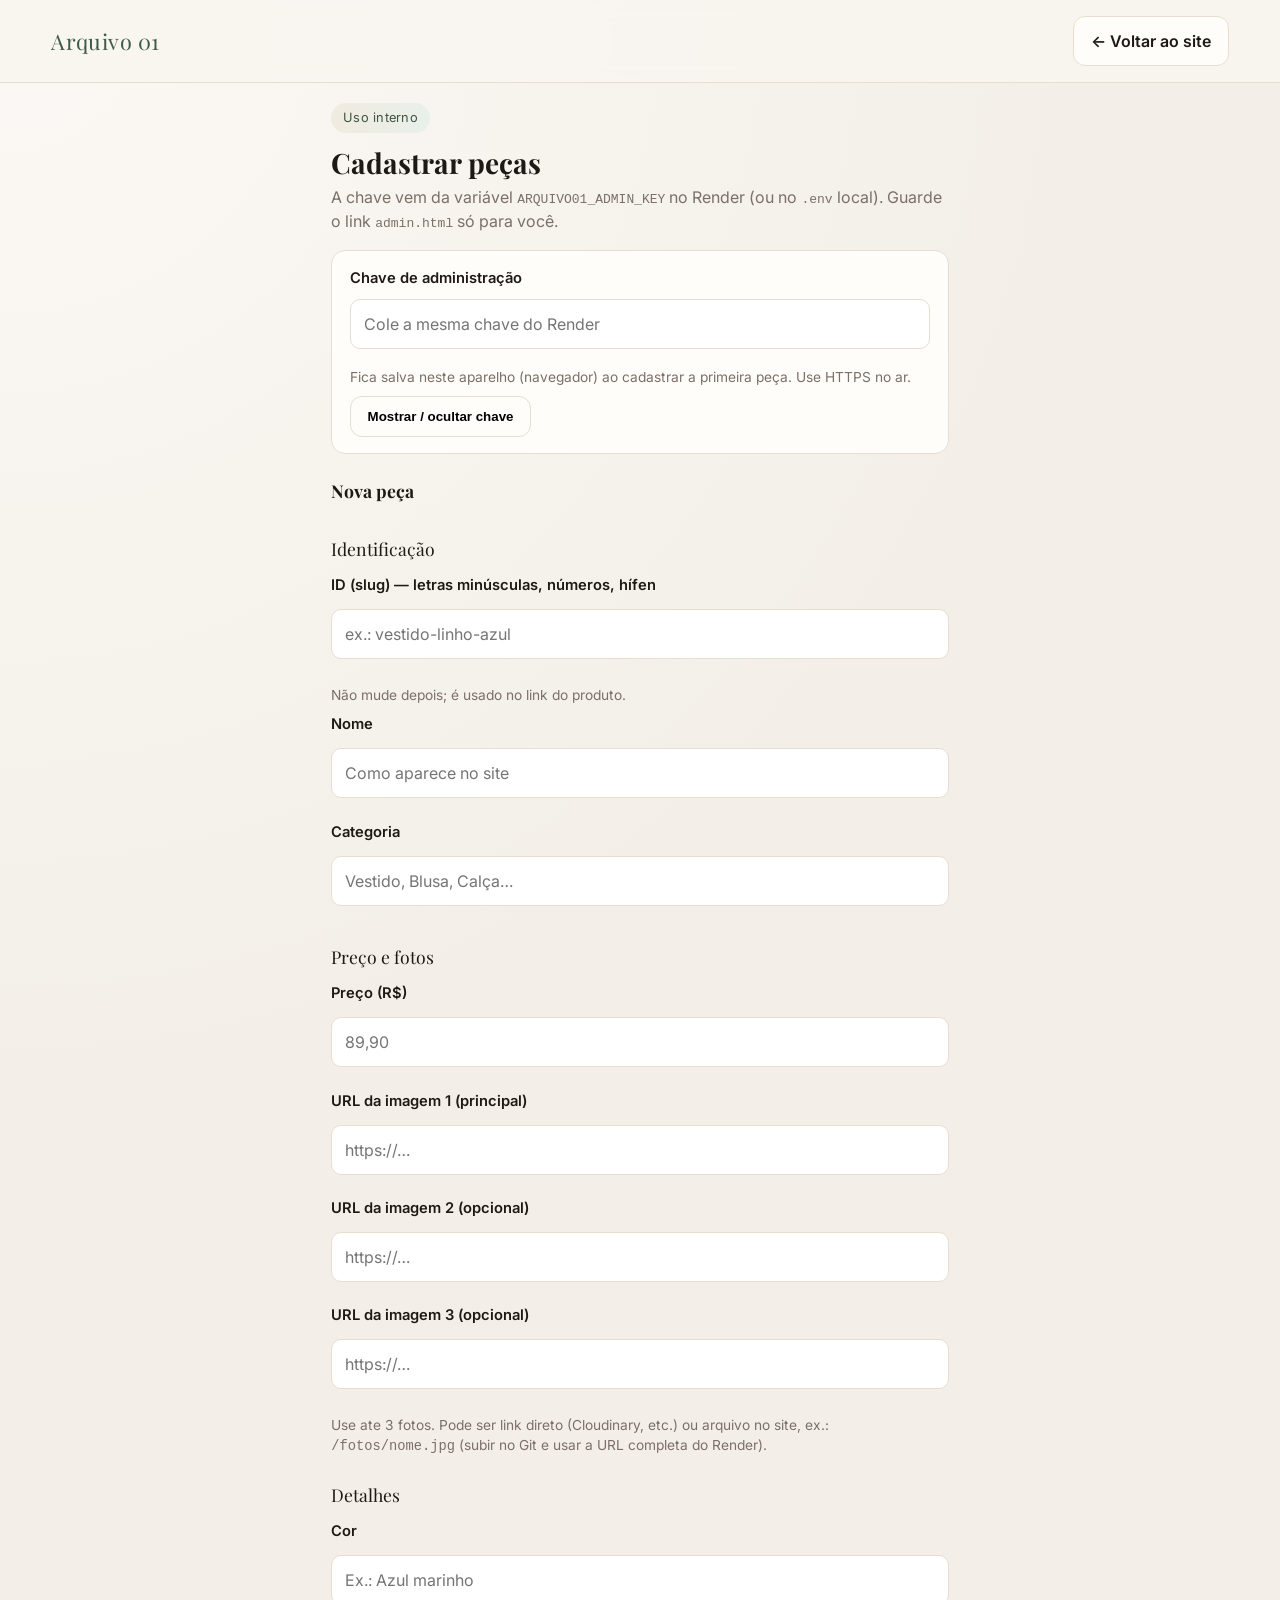
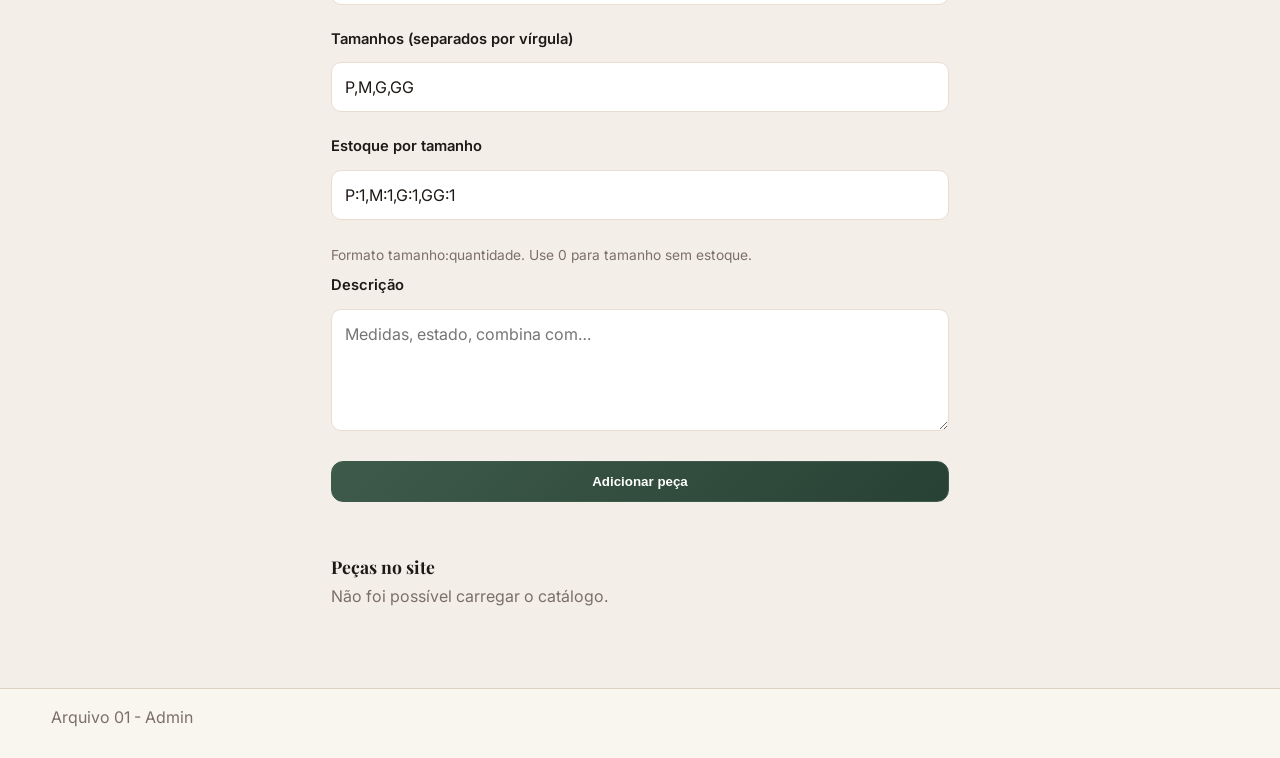
==== commit 19333ada: "catalog/stock: remove fallback mocks and sync admin/product availability" ====
--- a/admin.html
+++ b/admin.html
@@ -147,6 +147,10 @@
         <label for="peca-tams">Tamanhos (separados por vírgula)</label>
         <input id="peca-tams" placeholder="P, M, G, GG ou 36, 38, 40" value="P,M,G,GG" />
 
+        <label for="peca-estoque">Estoque por tamanho</label>
+        <input id="peca-estoque" placeholder="Ex.: P:2, M:1, G:0" value="P:1,M:1,G:1,GG:1" />
+        <p class="admin-hint">Formato tamanho:quantidade. Use 0 para tamanho sem estoque.</p>
+
         <label for="peca-desc">Descrição</label>
         <textarea id="peca-desc" rows="4" placeholder="Medidas, estado, combina com…"></textarea>
 
@@ -163,6 +167,8 @@
               <th>ID</th>
               <th>Nome</th>
               <th>Preço</th>
+              <th>Status</th>
+              <th>Estoque</th>
               <th></th>
             </tr>
           </thead>
@@ -323,6 +329,7 @@
           image_urls: imageUrls,
           color: (document.getElementById("peca-cor").value || "").trim() || "—",
           sizes: (document.getElementById("peca-tams").value || "P,M,G,GG").trim(),
+          stock_by_size: (document.getElementById("peca-estoque").value || "").trim(),
           description: (document.getElementById("peca-desc").value || "").trim(),
           price_cents: precoC,
         };
@@ -332,6 +339,7 @@
             setMsgForm("Peça adicionada. Já aparece no catálogo.");
             e.target.reset();
             document.getElementById("peca-tams").value = "P,M,G,GG";
+            document.getElementById("peca-estoque").value = "P:1,M:1,G:1,GG:1";
             carregarLista();
           })
           .catch((err) => setMsgForm(err.message || "Erro", true));
